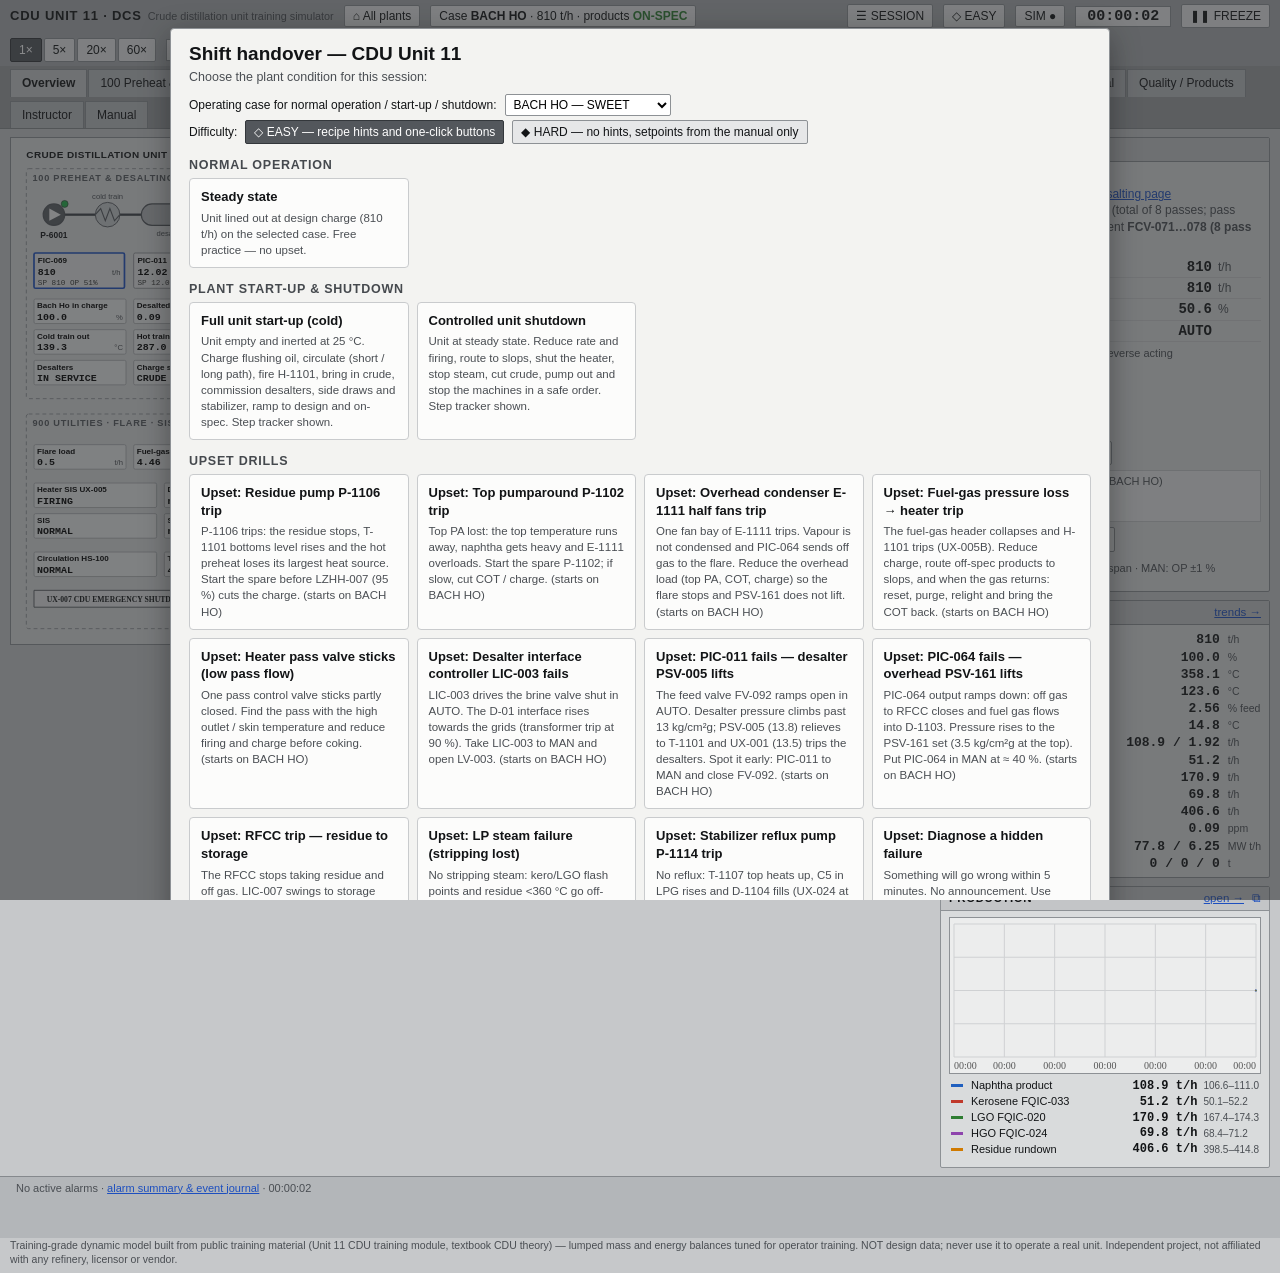
==== index.html @ 958cf4a9 "CDU Unit 11 DCS training simulator v1.0.0 - Initial release Co-Authored-By: Claude Opus 5.5 <noreply" ====
<!doctype html>
<html lang="en">
<head>
<meta charset="utf-8">
<meta name="viewport" content="width=device-width,initial-scale=1">
<title>CDU DCS — Overview</title>
<link rel="stylesheet" href="assets/dcs.css?v=1">
<link rel="manifest" href="manifest.webmanifest"><meta name="theme-color" content="#9b9ea1"><link rel="icon" href="icons/icon-192.png"><link rel="apple-touch-icon" href="icons/icon-192.png">
</head>
<body data-page="index">
<div id="hdr"></div>
<div id="main"><section id="view"></section><aside id="side"></aside></div>
<div id="banner"></div>
<script src="assets/model.js?v=1"></script>
<script src="assets/core.js?v=1"></script>
<script src="assets/ui.js?v=1"></script>
<script>
const fx = UI.fx;
const q = (pr) => (S) => S.p.F < 100 ? '—' : (S.p.ok && S.p.ok[pr] ? 'ON-SPEC' : 'OFF-SPEC') + (S.route[pr === 'LPG' ? 'NAP' : pr] === 'SLOPS' ? ' → slops' : '');
UI.page({
  defaultTag: 'FIC-069',
  side: ['kpi', 'trend:prod'],
  draw(d) {
    d.label(20, 26, 'CRUDE DISTILLATION UNIT 11 — OVERVIEW (6.5 MTPA · Bach Ho / Dubai)', 'lbl big');
    // ---- area boxes
    d.area(20, 40, 330, 300, '100 PREHEAT & DESALTING', 'preheat.html');
    d.area(370, 40, 200, 300, '200 CRUDE HEATER H-1101', 'heater.html');
    d.area(590, 40, 270, 600, '300 MAIN FRACTIONATOR T-1101', 'fract.html');
    d.area(880, 40, 300, 330, '400 OVERHEAD & STABILIZER', 'overhead.html');
    d.area(880, 390, 300, 250, '500 RUNDOWN & DRYERS', 'rundown.html');
    d.area(20, 360, 550, 280, '900 UTILITIES · FLARE · SIS', 'utilities.html');
    // ---- 100
    d.motor(56, 100, 'P6001', 'pump', 'P-6001');
    d.pipe([[70, 100], [110, 100]], 'crude', { noArrow: true });
    d.hx(126, 100, ''); d.label(126, 80, 'cold train', 'lbl s', 'middle');
    d.pipe([[142, 100], [170, 100]], 'crude', { noArrow: true });
    d.drum(170, 86, 80, 28, ''); d.label(210, 128, 'desalters', 'lbl s', 'middle');
    d.pipe([[250, 100], [280, 100]], 'crude', { noArrow: true });
    d.hx(296, 100, ''); d.label(296, 80, 'hot train', 'lbl s', 'middle');
    d.pipe([[312, 100], [400, 100]], 'crude');
    d.tag(30, 150, 'FIC-069'); d.tag(160, 150, 'PIC-011');
    d.ind(30, 210, 'Bach Ho in charge', S => S.p.xBH * 100, '%', 1, 120, 'HIC-002');
    d.ind(160, 210, 'Desalted salt', S => S.p.salt, 'ppm', 2, 120, 'AI-SALT');
    d.ind(30, 250, 'Cold train out', S => S.p.Tcold, '°C', 1, 120);
    d.ind(160, 250, 'Hot train out', S => S.p.Thot, '°C', 1, 120);
    d.ind(30, 290, 'Desalters', S => S.eq.DSAL ? (S.eq.XFMR ? 'IN SERVICE' : 'NO GRIDS') : 'BYPASSED', '', 0, 120, 'HS-001');
    d.ind(160, 290, 'Charge source', S => S.feedSrc === 'CRUDE' ? 'CRUDE' : 'FLUSH OIL', '', 0, 120, 'HS-003');
    // ---- 200
    d.rect(410, 80, 120, 120, 'firebox', 3);
    d.label(470, 214, 'H-1101', 'lbl', 'middle');
    const f = document.createElementNS('http://www.w3.org/2000/svg', 'path'); f.setAttribute('class', 'fire flame'); d.layer.fg.appendChild(f);
    UI.bind(f, S => { const h = S.eq.BURN ? 20 + 70 * Math.min(1.2, S.p.Qfired / 95) : 0; f.setAttribute('d', `M455,196 Q450,${196 - h / 2} 470,${196 - h} Q490,${196 - h / 2} 485,196 Z`); f.style.opacity = h ? 0.85 : 0; });
    d.pipe([[530, 100], [600, 100], [600, 480], [650, 480]], 'crude');
    d.tag(380, 222, 'TIC-066', 112);
    d.ind(380, 270, 'Absorbed duty', S => S.p.Qabs, 'MW', 1, 112);
    d.ind(380, 306, 'Flue O2', S => S.p.O2, '%', 2, 112, 'AIC-063');
    d.motor(540, 240, 'BURN', 'flame', '');
    // ---- 300 column
    d.column(650, 70, 50, 520, '', [[0.15, ''], [0.36, ''], [0.6, ''], [0.8, '']]);
    d.label(675, 610, 'T-1101', 'lbl', 'middle');
    d.level(654, 550, 42, 36, S => S.p.Lbot);
    d.pipe([[675, 70], [675, 56], [960, 56], [960, 90]], 'gas');
    const draw = (y, lbl, fn, pr, tag) => { d.pipe([[700, y], [760, y]], 'hc'); d.ind(762, y - 16, lbl, fn, 't/h', 1, 92, tag); d.ind(762, y + 18, '', q(pr), '', 0, 92, 'LAB'); };
    draw(160, 'Kerosene', S => S.p.Fkero, 'KERO', 'FQIC-033');
    draw(270, 'LGO', S => S.p.Flgo, 'LGO', 'FQIC-020');
    draw(390, 'HGO', S => S.p.Fhgo, 'HGO', 'FQIC-024');
    d.pipe([[675, 590], [675, 620], [760, 620]], 'res'); d.ind(762, 590, 'Residue', S => S.p.FresProd, 't/h', 1, 92, 'LIC-007'); d.ind(762, 624, '', q('RES'), '', 0, 92, 'LAB');
    d.ind(706, 80, 'Top T', S => S.p.Ttop, '°C', 1, 76, 'TIC-076');
    d.ind(706, 450, 'Overflash', S => S.p.OF, '%', 2, 76, 'FI-OF');
    d.ind(706, 500, 'Dew margin', S => S.p.dewM > 90 ? '—' : fx(S.p.dewM, 1), '°C', 1, 76, 'TIC-076');
    // ---- 400
    d.drum(900, 90, 120, 34, ''); d.label(960, 140, 'D-1103', 'lbl s', 'middle');
    d.pipe([[1020, 108], [1060, 108]], 'hc', { noArrow: true });
    d.column(1060, 70, 34, 200, '', []); d.label(1077, 284, 'T-1107', 'lbl s', 'middle');
    d.ind(900, 160, 'D-1103 pressure', S => S.p.P1103, 'kg/cm²g', 2, 140, 'PIC-064');
    d.ind(900, 200, 'Off gas to flare', S => S.p.og64F || 0, 't/h', 1, 140, 'PIC-064');
    d.ind(900, 240, 'Stabilizer bottom', S => S.p.Tst, '°C', 1, 140, 'TIC-060');
    d.ind(1100, 90, 'LPG', S => S.p.Flpg, 't/h', 2, 74, 'FQIC-037'); d.ind(1100, 124, '', q('LPG'), '', 0, 74, 'LAB');
    d.ind(1100, 180, 'Naphtha', S => S.p.Fnap + S.p.FnapSto, 't/h', 1, 74, 'LIC-042'); d.ind(1100, 214, '', q('NAP'), '', 0, 74, 'LAB');
    d.ind(900, 290, 'Water dew pt / top', S => fx(S.p.Tdew, 0) + ' / ' + fx(S.p.Ttop, 0), '°C', 0, 140, 'TIC-076');
    // ---- 500
    d.ind(900, 420, 'Dryer vacuum', S => S.p.Pdry, 'kg/cm²g', 3, 130, 'PIC-049');
    d.ind(1040, 420, 'LGO water', S => S.p.ppmW, 'ppm', 0, 130, 'LAB');
    d.ind(900, 460, 'Residue → RFCC', S => S.p.toRFCC, 't/h', 0, 130, 'FV-026');
    d.ind(1040, 460, 'Residue → storage', S => S.p.toSto, 't/h', 0, 130, 'TIC-111');
    d.ind(900, 500, 'Kero freeze (lab)', S => S.p.lab.FRZ, '°C', 1, 130, 'LAB');
    d.ind(1040, 500, 'LGO pour (lab)', S => S.p.lab.POUR, '°C', 1, 130, 'LAB');
    d.ind(900, 540, 'Kero flash (lab)', S => S.p.lab.KFL, '°C', 1, 130, 'LAB');
    d.ind(1040, 540, 'Residue <360 (lab)', S => S.p.lab.R360, 'vol%', 1, 130, 'LAB');
    d.ind(900, 590, 'Routes', S => Object.entries(S.route).filter(([k, v]) => v === 'SLOPS').map(([k]) => k).join(', ') || 'all to product', 'slops', 0, 270);
    // ---- 900 utilities / SIS
    d.ind(30, 400, 'Flare load', S => S.p.flare || 0.5, 't/h', 1, 120, 'FL-901');
    d.ind(160, 400, 'Fuel-gas header', S => S.p.fgH, 'kg/cm²g', 2, 120, 'PI-FG');
    d.ind(290, 400, 'LP steam', S => S.p.lpP, 'kg/cm²g', 2, 120, 'PI-LPS');
    d.ind(420, 400, 'Cooling water', S => S.p.cwS, '°C', 1, 120, 'TI-CW');
    d.ind(30, 450, 'Heater SIS UX-005', S => S.sis.htrTrip ? 'TRIPPED' : (S.eq.BURN ? 'FIRING' : 'OUT'), '', 0, 160, 'H-1101');
    d.ind(200, 450, 'Desalter UX-001', S => S.sis.cut.ux001 ? 'TRIPPED' : 'normal', '', 0, 160, 'UX-001');
    d.ind(370, 450, 'CDU ESD UX-007', S => S.sis.esd ? 'ACTIVE' : 'normal', '', 0, 160, 'UX-007');
    d.ind(30, 490, 'SIS', S => S.sis.bypass ? 'BYPASSED' : 'NORMAL', '', 0, 160, 'SIS');
    d.ind(200, 490, 'Stabilizer UX-024', S => S.sis.cut.reb ? 'REBOILER CUT' : 'normal', '', 0, 160, 'TIC-060');
    d.ind(370, 490, 'PSVs open', S => S.psv ? Object.keys(S.psv).filter(k => S.psv[k].open).join(', ') || 'none' : 'none', '', 0, 160, 'FL-901');
    d.ind(30, 540, 'Circulation HS-100', S => S.circ, '', 0, 160, 'HS-100');
    d.ind(200, 540, 'Tube skin max', S => S.p.skinMax, '°C', 0, 160, 'TI-SKIN');
    d.ind(370, 540, 'Overhead corrosion', S => S.p.corr, 'index', 2, 160, 'AI-CL');
    // UX-007 push button
    d.btn(30, 590, 220, (S) => S.sis.esd ? 'UX-007 ESD ACTIVE — click to RESET' : 'UX-007 CDU EMERGENCY SHUTDOWN', () => {
      const S = CDU.rt.S;
      if (S.sis.esd) { if (confirm('Reset the UX-007 emergency shutdown? Equipment does not restart by itself.')) CDU.cmd({ type: 'esd', on: false }); }
      else if (confirm('Initiate UX-007 CDU EMERGENCY SHUTDOWN? This stops the charge, trips the heater and cuts stripping steam.')) CDU.cmd({ type: 'esd', on: true });
    }, (S) => S.sis.esd);
  }
});
</script>
</body>
</html>
---- assets/dcs.css ----
/* ISA-101 style: grey, low-contrast normal state, colour reserved for abnormal situations */
:root{
  --bg:#c6c8ca; --panel:#d9dbdc; --panel2:#e6e7e8; --line:#8d9195; --eq:#b3b6b9; --eqs:#53575c;
  --pipe:#45494e; --gas:#6c7177; --cw:#7d8c99; --txt:#121416; --mut:#4a4e53; --dim:#6b6f74;
  --p1:#e10600; --p2:#f0b000; --p3:#b400b4; --ok:#2f7d32; --sel:#1d4fbf; --white:#f7f7f7;
}
*{box-sizing:border-box}
html,body{margin:0;height:100%}
body{background:var(--bg);color:var(--txt);font:12px/1.35 "Segoe UI",Arial,sans-serif;display:flex;flex-direction:column;min-height:100vh}
button{font:inherit;cursor:pointer;background:var(--panel2);border:1px solid var(--line);border-radius:2px;padding:3px 8px;color:var(--txt)}
button:hover{background:#f0f1f2}
button.on{background:#53575c;color:#fff;border-color:#33373b}
button.warn{border-color:var(--p1);color:var(--p1);font-weight:600}
input,select{font:inherit;border:1px solid var(--line);background:#fff;padding:2px 4px;border-radius:2px}
input[type=number]{width:80px}
a{color:var(--sel)}

/* ---------- header ---------- */
#hdr{background:#a9acaf;border-bottom:1px solid #85898d;position:sticky;top:0;z-index:20}
.hrow{display:flex;align-items:center;gap:10px;padding:4px 10px;flex-wrap:wrap}
.brand{font-weight:700;letter-spacing:.06em;font-size:13px}
.brand small{font-weight:400;color:var(--mut);letter-spacing:0;margin-left:6px}
.clock{font:600 15px Consolas,monospace;background:#e8e9ea;border:1px solid var(--line);padding:1px 8px;min-width:96px;text-align:center}
.grp{display:flex;gap:2px;align-items:center}
.spacer{flex:1}
.chip{background:#e8e9ea;border:1px solid var(--line);padding:2px 8px;border-radius:2px;white-space:nowrap}
.chip b{font-weight:600}
.almbadge{display:flex;gap:3px;text-decoration:none;color:var(--txt)}
.almbadge span{min-width:34px;text-align:center;border:1px solid var(--line);padding:2px 5px;background:#e8e9ea;font-weight:600}
.almbadge .a1.act{background:var(--p1);color:#fff}
.almbadge .a2.act{background:var(--p2)}
.almbadge .a3.act{background:var(--p3);color:#fff}
.blink{animation:blink 1s steps(2,start) infinite}
@keyframes blink{to{visibility:hidden}}
nav.pages{display:flex;gap:1px;padding:0 10px;flex-wrap:wrap;background:#9b9ea1}
nav.pages a{padding:5px 11px;color:var(--txt);text-decoration:none;background:#b9bcbf;border:1px solid #8d9195;border-bottom:none;margin-top:3px;position:relative}
nav.pages a.cur{background:var(--bg);font-weight:600}
nav.pages a .dot{position:absolute;top:2px;right:2px;width:7px;height:7px;border-radius:50%}
nav.pages a .dot.p1{background:var(--p1)} nav.pages a .dot.p2{background:var(--p2)} nav.pages a .dot.p3{background:var(--p3)}

/* ---------- layout ---------- */
#main{flex:1;display:grid;grid-template-columns:minmax(0,1fr) 330px;gap:8px;padding:8px 10px}
#view{min-width:0;display:flex;flex-direction:column;gap:8px}
#side{display:flex;flex-direction:column;gap:8px;min-width:0}
.card{background:var(--panel);border:1px solid var(--line);border-radius:2px}
.card h3{margin:0;padding:4px 8px;font-size:11.5px;letter-spacing:.05em;text-transform:uppercase;background:#c3c5c7;border-bottom:1px solid var(--line);display:flex;justify-content:space-between;align-items:center}
.card h3 a{font-weight:400;text-transform:none;letter-spacing:0}
.card .bd{padding:6px 8px}
.gfxwrap{background:var(--panel);border:1px solid var(--line);position:relative}
svg.gfx{display:block;width:100%;height:auto;user-select:none}
.panels{display:grid;grid-template-columns:repeat(auto-fit,minmax(260px,1fr));gap:8px}
@media (max-width:1000px){#main{grid-template-columns:1fr}}

/* ---------- svg graphic ---------- */
.eq{fill:var(--eq);stroke:var(--eqs);stroke-width:1.5}
.eq2{fill:#c4c7ca;stroke:var(--eqs);stroke-width:1.2}
.bed{fill:#9fa3a7;stroke:none}
.pipe{fill:none;stroke:var(--pipe);stroke-width:2.6}
.pipe.gas{stroke:var(--gas);stroke-width:2;stroke-dasharray:none}
.pipe.liq{stroke:#3d4248;stroke-width:2}
.pipe.cw{stroke:var(--cw);stroke-width:1.6;stroke-dasharray:6 3}
.pipe.cat{stroke:#3d4248;stroke-width:1.6}
.pipe.sig{stroke:#777;stroke-width:1;stroke-dasharray:3 3}
.pipe.thin{stroke-width:1.4}
.pipe.dead{stroke:#a3a6a9}
.lbl{font:600 11px "Segoe UI",Arial;fill:var(--txt)}
.lbl.s{font-weight:400;font-size:10px;fill:var(--mut)}
.lbl.big{font-size:13px;letter-spacing:.04em}
.lbl.area{font-size:12px;fill:#55595e;letter-spacing:.08em}
.tagbox{cursor:pointer}
.tagbox rect.b{fill:#e4e5e6;stroke:#7d8186;stroke-width:1}
.tagbox:hover rect.b{stroke:var(--sel);stroke-width:1.6}
.tagbox.sel rect.b{stroke:var(--sel);stroke-width:2.2}
.tagbox .t{font:600 10.5px "Segoe UI",Arial}
.tagbox .v{font:600 13px Consolas,monospace}
.tagbox .u{font:10px "Segoe UI",Arial;fill:var(--mut)}
.tagbox .s{font:10px Consolas,monospace;fill:#333}
.tagbox .m{font:600 9px "Segoe UI";fill:var(--txt)}
.tagbox .mbg{fill:#f7f7f7;stroke:#333;stroke-width:.8}
.tagbox.standby .v,.tagbox.standby .s,.tagbox.standby .u{opacity:.45}
.tagbox.a1 rect.b{stroke:var(--p1);stroke-width:2.6}.tagbox.a2 rect.b{stroke:var(--p2);stroke-width:2.6}.tagbox.a3 rect.b{stroke:var(--p3);stroke-width:2.6}
.tagbox .ab{display:none}
.tagbox.a1 .ab,.tagbox.a2 .ab,.tagbox.a3 .ab{display:inline}
.tagbox.a1 .ab rect{fill:var(--p1)} .tagbox.a2 .ab rect{fill:var(--p2)} .tagbox.a3 .ab rect{fill:var(--p3)}
.tagbox.unack .ab{animation:blink 1s steps(2,start) infinite}
.ind rect.b{fill:#e9eaeb;stroke:#a2a5a8}
.motor{cursor:pointer}
.motor .body{fill:#f2f2f2;stroke:var(--eqs);stroke-width:1.6}
.motor.run .body{fill:#5b5f64}
.motor.run .mk{fill:#f2f2f2}
.motor .mk{fill:var(--eqs)}
.motor.trip .body{stroke:var(--p1);stroke-width:3}
.motor:hover .body{stroke:var(--sel)}
.valve{fill:#f2f2f2;stroke:var(--eqs);stroke-width:1.3}
.valve.open{fill:#6a6e73}
.link{cursor:pointer}
.link path{fill:#e4e5e6;stroke:#55595e;stroke-width:1.2}
.link:hover path{fill:#fff;stroke:var(--sel)}
.link text{font:600 10px "Segoe UI";fill:var(--txt)}
.area-r{fill:transparent;stroke:#8f9397;stroke-width:1.2;stroke-dasharray:5 4;cursor:pointer}
.area-r:hover{fill:rgba(255,255,255,.25);stroke:var(--sel)}
.lvl{fill:#7e8389}
.alarmfill{fill:var(--p1)!important}
.flow-anim{stroke-dasharray:8 8;animation:flow 1.2s linear infinite}
@keyframes flow{to{stroke-dashoffset:-16}}
.particles circle{fill:#6e7378}

/* ---------- faceplate ---------- */
.fp .tag{font:700 16px Consolas,monospace}
.fp .desc{color:var(--mut);margin-bottom:6px}
.fp .grid{display:grid;grid-template-columns:44px 1fr;gap:8px}
.fp .bar{position:relative;height:150px;background:#eceded;border:1px solid var(--line)}
.fp .bar .pvb{position:absolute;left:4px;right:22px;bottom:0;background:#6b6f74}
.fp .bar .spm{position:absolute;left:0;right:16px;height:0;border-top:2px solid var(--sel)}
.fp .bar .opb{position:absolute;right:3px;width:12px;bottom:0;background:#a8abaf;border:1px solid #777}
.fp table{width:100%;border-collapse:collapse}
.fp td{padding:2px 3px;border-bottom:1px solid #c9cbcd}
.fp td.k{color:var(--mut);width:40px}
.fp td.v{font:600 14px Consolas,monospace;text-align:right}
.fp td.uu{color:var(--mut);width:46px}
.fp .row{display:flex;gap:4px;align-items:center;margin-top:5px;flex-wrap:wrap}
.fp .row input{width:84px}
.fp .note{color:var(--mut);font-size:11px;margin-top:4px}
.fp .big{font:700 20px Consolas,monospace}
.state{display:inline-block;padding:1px 7px;border:1px solid var(--line);background:#fff;font-weight:600}
.state.bad{background:var(--p1);color:#fff;border-color:var(--p1)}
.state.warn{background:var(--p2)}

/* ---------- tables ---------- */
table.t{width:100%;border-collapse:collapse;font-size:11.5px}
table.t th,table.t td{border:1px solid #b9bcbf;padding:3px 6px;text-align:right;white-space:nowrap}
table.t th{background:#cfd1d3;font-weight:600;text-align:center}
table.t td.l,table.t th.l{text-align:left}
table.t tr:nth-child(even) td{background:#e1e2e3}
table.t td.bad{background:var(--p1)!important;color:#fff;font-weight:600}
table.t td.diff{background:#f6dd8d!important;font-weight:600}
table.t td.okc{color:var(--ok);font-weight:600}
table.t tr.clk{cursor:pointer}
table.t tr.clk:hover td{background:#f4f4f4}
.kv{display:grid;grid-template-columns:1fr auto auto;gap:1px 8px;align-items:baseline}
.kv .k{color:var(--mut)}
.kv .v{font:600 13px Consolas,monospace;text-align:right}
.kv .u{color:var(--mut);font-size:10.5px}
.kv .v.bad{color:var(--p1)}
.alm-row td{font-size:11.5px}
.alm-row.p1 td:first-child{background:var(--p1);color:#fff}
.alm-row.p2 td:first-child{background:var(--p2)}
.alm-row.p3 td:first-child{background:var(--p3);color:#fff}
.alm-row.unack td:first-child{animation:blink 1s steps(2,start) infinite}
.alm-row.rtn td{color:#777}

/* ---------- bottom banner ---------- */
#banner{background:#b3b6b9;border-top:1px solid #85898d;padding:3px 10px;font-size:11.5px;min-height:62px}
#banner table{width:100%;border-collapse:collapse}
#banner td{padding:1px 6px;white-space:nowrap}
#banner td.msg{width:100%;white-space:normal}
#banner tr{cursor:pointer}
canvas.trend{width:100%;display:block;background:#eceded;border:1px solid var(--line)}
.legend{display:grid;grid-template-columns:14px 1fr auto auto;gap:1px 6px;font-size:11px;padding:4px 2px;align-items:center}
.legend i{display:inline-block;width:12px;height:3px}
.legend .v{font:600 12px Consolas,monospace;text-align:right}
.legend .r{color:var(--mut);font-size:10px}
.hint{color:var(--mut);font-size:11px}
.tabs{display:flex;gap:3px;flex-wrap:wrap}
.disclaimer{color:var(--mut);font-size:10.5px;padding:0 10px 6px}
.fail-grid{display:grid;grid-template-columns:1fr auto;gap:4px 8px;align-items:center}
.ex{border:1px solid #b9bcbf;background:#e4e5e6;padding:6px 8px;margin-bottom:6px}
.ex b{display:block}
.ex p{margin:3px 0 5px;color:var(--mut)}

/* ---------- session (shift handover) menu ---------- */
.modal{position:fixed;inset:0;background:rgba(40,42,45,.55);z-index:100;display:flex;align-items:flex-start;justify-content:center;overflow:auto;padding:28px 16px}
.mbox{background:#f3f3f1;border:1px solid var(--line);border-radius:4px;max-width:940px;width:100%;padding:14px 18px 16px;box-shadow:0 8px 30px rgba(0,0,0,.35)}
.mhd{display:flex;justify-content:space-between;align-items:center;font:700 19px "Segoe UI",Arial;margin-bottom:4px}
.mhd .mx{font-size:14px;padding:2px 9px}
.mgrade{display:flex;gap:8px;align-items:center;flex-wrap:wrap;margin-bottom:4px}
.msec{font:700 12.5px "Segoe UI",Arial;letter-spacing:.06em;text-transform:uppercase;color:#45494e;margin:14px 0 6px}
.mgrid{display:grid;grid-template-columns:repeat(auto-fill,minmax(200px,1fr));gap:8px}
.mtile{text-align:left;background:#fcfcfb;border:1px solid #c9cbcd;border-radius:4px;padding:9px 11px;display:flex;flex-direction:column;gap:4px}
.mtile b{font-size:13px}
.mtile span{color:var(--mut);font-size:11.5px;line-height:1.4}
.mtile:hover{border-color:var(--sel);background:#fff}
.mtile:focus-visible{outline:2px solid var(--sel)}
.mtile:disabled{opacity:.5;cursor:not-allowed}
ol.proc{margin:4px 0;padding-left:20px;font-size:11.5px}
ol.proc li{margin:2px 0}
ol.proc li a{color:var(--txt);text-decoration:none}
ol.proc li.done a{color:var(--ok);text-decoration:line-through}
ol.proc li.next{font-weight:600}
ol.proc li.next a{color:var(--sel)}
.motor.run .mk[stroke]{stroke:#f2f2f2}

/* faceplate recipe-SP hint */
.fp .row.recipe{background:#e6e7e8;border:1px solid #c3c5c7;padding:3px 5px;justify-content:space-between}
.fp .row.recipe.diff{background:#f6dd8d;border-color:#d8b33c}
.fp .row.recipe .hint b{color:var(--txt);font-family:Consolas,monospace}


/* ---------- pop-out windows (?pop=1) ---------- */
.popmenu{position:absolute;right:0;top:calc(100% + 4px);z-index:50;background:var(--panel2);border:1px solid var(--line);box-shadow:0 4px 14px rgba(0,0,0,.25);display:flex;flex-direction:column;min-width:240px;padding:3px}
.popmenu button{border:none;background:transparent;text-align:left;padding:6px 10px}
.popmenu button:hover{background:#fff}
body.pop nav.pages, body.pop #side, body.pop #banner, body.pop .disclaimer, body.pop .brand small, body.pop #hdr .np{display:none!important}
body.pop #main{grid-template-columns:minmax(0,1fr);padding:6px}
body.pop .hrow{padding:3px 8px;gap:6px}
body.pop .brand::after{content:" · POP-OUT";font-weight:400;color:var(--mut)}
a.popa{text-decoration:none;margin-left:8px;font-weight:600}

/* ---------- run lamps on motors ---------- */
.motor .lamp{stroke:#333;stroke-width:.8}
.motor .lamp.on{fill:#22b04b}
.motor .lamp.off{fill:#d32f2f}
.motor .lamp.tr{fill:#ff1a1a;animation:blink .7s steps(2,start) infinite}
.motor.tripped .body{stroke:var(--p1);stroke-width:3;animation:blink 1s steps(2,start) infinite}

/* ---------- PSV / PRV symbols ---------- */
.psv{cursor:pointer}
.psv .pv{fill:#f2f2f2;stroke:#45494e;stroke-width:1.2}
.psv.static .pv{fill:#e2e3e4}
.psv.open .pv{fill:var(--p1);stroke:#7a0000}
.psv.open text{fill:var(--p1);font-weight:700}
.psv.sel .pv{stroke:var(--sel);stroke-width:2}
.psv:hover .pv{stroke:var(--sel)}
.pipe.flare{stroke:#8a6d3b;stroke-width:1.8;stroke-dasharray:7 3}
.pipe.flare.hot{stroke:var(--p1);stroke-dasharray:7 3;animation:flow .6s linear infinite}
.pipe.util{stroke-width:1.6}
.pipe.steam{stroke:#9c4f4f;stroke-width:1.6;stroke-dasharray:2 3}
.pipe.n2{stroke:#4f6d9c;stroke-width:1.6;stroke-dasharray:10 3 2 3}
.pipe.air{stroke:#5f8a5f;stroke-width:1.6;stroke-dasharray:1 3}
.flame{transform-box:fill-box;transform-origin:50% 100%;animation:flick .35s ease-in-out infinite alternate}
@keyframes flick{from{transform:scale(1,1)}to{transform:scale(1.08,.92)}}

/* ---------- safety alert pop-up ---------- */
#szalert{position:fixed;inset:0;z-index:200;display:flex;align-items:flex-start;justify-content:center;padding-top:12vh;background:rgba(20,20,20,.28);pointer-events:auto}
#szalert .ab{width:min(560px,92vw);background:#fff;border:3px solid var(--p1);box-shadow:0 10px 40px rgba(0,0,0,.45)}
#szalert.k-psv .ab{border-color:#d07a00}
#szalert .ah{background:var(--p1);color:#fff;font:700 16px "Segoe UI";padding:8px 12px;letter-spacing:.06em;display:flex;gap:8px;align-items:center}
#szalert.k-psv .ah{background:#d07a00}
#szalert .ah .at{margin-left:auto;font:600 13px Consolas,monospace}
#szalert .abd{padding:12px 14px}
#szalert .att{font:700 17px "Segoe UI";margin-bottom:6px}
#szalert .amsg{font-size:13px;line-height:1.45}
#szalert .amore{margin-top:8px;color:var(--mut);font-size:12px}
#szalert .abtn{display:flex;gap:6px;justify-content:flex-end;padding:8px 12px 12px;flex-wrap:wrap}
#szalert .abtn button{padding:6px 12px;font-size:13px}

/* control-valve tag under the valve symbol */
.lbl.vtag{font:600 9.5px Consolas,monospace;fill:#2b2f33}


/* CDU line classes: crude, hot hydrocarbon, residue, water, fuel gas */
.pipe.crude{stroke:#3d4248;stroke-width:3}
.pipe.hc{stroke:#3d4248;stroke-width:2}
.pipe.res{stroke:#2b2f33;stroke-width:3.2}
.pipe.water{stroke:#6f8fa8;stroke-width:1.7;stroke-dasharray:5 2}
.pipe.fg{stroke:#8a6d3b;stroke-width:1.6;stroke-dasharray:4 2 1 2}
.pipe.hotoil{stroke:#a0522d;stroke-width:1.7;stroke-dasharray:8 2 2 2}
.sel text{font:600 10px "Segoe UI"}
.firebox{fill:#d2d4d6;stroke:var(--eqs);stroke-width:1.6}
.coil{fill:none;stroke:#45494e;stroke-width:1.6}
.fire{fill:#ff8f1a;opacity:.85}


/* update banner */
#szupd{position:fixed;right:14px;bottom:14px;z-index:150;background:#fff;border:2px solid var(--sel);box-shadow:0 6px 24px rgba(0,0,0,.3);padding:10px 12px;display:flex;flex-direction:column;gap:6px;max-width:340px;font-size:12.5px}
#szupd span{color:var(--mut)}
#szupd button{align-self:flex-start}


/* ---------- phones and small tablets ---------- */
.fpclose{display:none;padding:2px 8px}
@media (max-width:1000px){
  #hdr{position:static}
  .hrow{gap:5px;padding:4px 8px}
  .brand small{display:none}
  nav.pages{flex-wrap:nowrap;overflow-x:auto;-webkit-overflow-scrolling:touch;padding:0 6px}
  nav.pages a{flex:0 0 auto;white-space:nowrap;padding:7px 12px}
  #main{padding:6px;gap:6px}
  .gfxwrap{overflow-x:auto;-webkit-overflow-scrolling:touch}
  .gfxwrap svg.gfx{min-width:960px}
  .gfxwrap::after{content:"← swipe the graphic sideways · tap a tag to open its faceplate →";display:block;text-align:center;font-size:11px;color:var(--mut);padding:3px 0}
  button{min-height:32px}
  input,select{font-size:16px}
  .panels{grid-template-columns:1fr}
  #fp.sheet{position:fixed;left:0;right:0;bottom:0;z-index:120;max-height:62vh;overflow:auto;border-radius:12px 12px 0 0;box-shadow:0 -8px 28px rgba(0,0,0,.4)}
  #fp.sheet .fpclose{display:inline-block}
  #banner{font-size:11px;min-height:0}
  #banner td{white-space:normal}
  table.t{font-size:11px}
  .tgrid{grid-template-columns:1fr!important}
  #szalert{padding-top:8vh}
  .popmenu{right:auto;left:0}
}
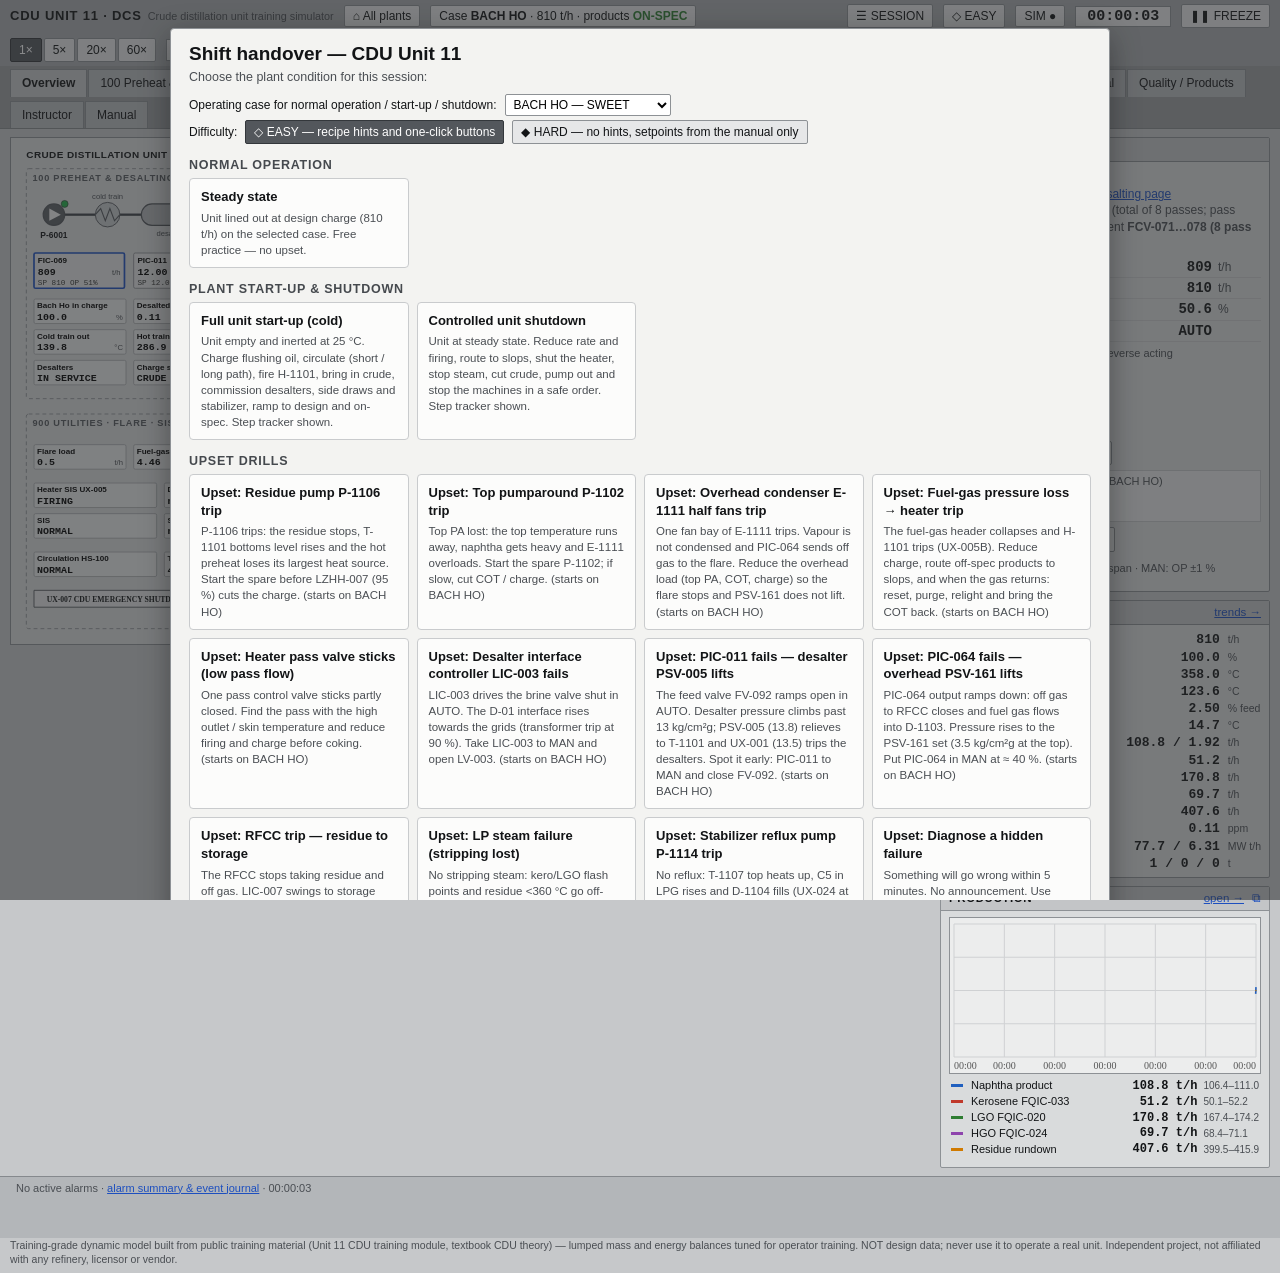
==== commit 187a2c3c: "v1.0.1 - Live-room support for the claude.ai multiplayer version; All plants link" ====
--- a/index.html
+++ b/index.html
@@ -4,16 +4,16 @@
 <meta charset="utf-8">
 <meta name="viewport" content="width=device-width,initial-scale=1">
 <title>CDU DCS — Overview</title>
-<link rel="stylesheet" href="assets/dcs.css?v=1">
+<link rel="stylesheet" href="assets/dcs.css?v=20261119124241">
 <link rel="manifest" href="manifest.webmanifest"><meta name="theme-color" content="#9b9ea1"><link rel="icon" href="icons/icon-192.png"><link rel="apple-touch-icon" href="icons/icon-192.png">
 </head>
 <body data-page="index">
 <div id="hdr"></div>
 <div id="main"><section id="view"></section><aside id="side"></aside></div>
 <div id="banner"></div>
-<script src="assets/model.js?v=1"></script>
-<script src="assets/core.js?v=1"></script>
-<script src="assets/ui.js?v=1"></script>
+<script src="assets/model.js?v=20261119124241"></script>
+<script src="assets/core.js?v=20261119124241"></script>
+<script src="assets/ui.js?v=20261119124241"></script>
 <script>
 const fx = UI.fx;
 const q = (pr) => (S) => S.p.F < 100 ? '—' : (S.p.ok && S.p.ok[pr] ? 'ON-SPEC' : 'OFF-SPEC') + (S.route[pr === 'LPG' ? 'NAP' : pr] === 'SLOPS' ? ' → slops' : '');
